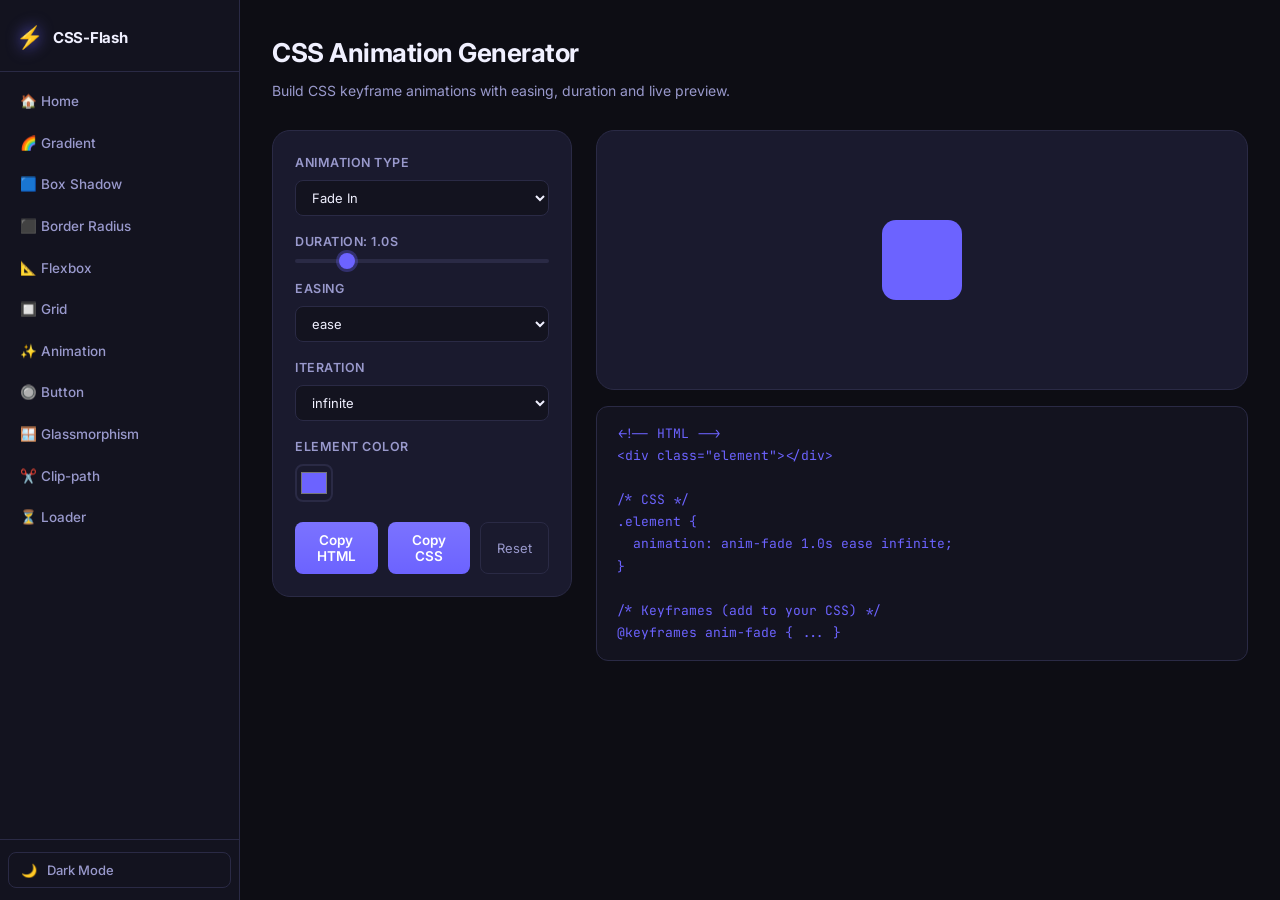
==== pages/animation.html @ fcdbcbc2 "Add files via upload" ====
<!DOCTYPE html>
<html lang="en" data-theme="dark">
<head>
  <meta charset="UTF-8" />
  <meta name="viewport" content="width=device-width, initial-scale=1.0" />
  <title>Animation Generator | css-flash</title>
  <meta name="description" content="CSS-Flash animation generator to create keyframe animation CSS with duration, easing, and iteration controls." />
  <meta name="keywords" content="CSS animation generator, keyframes generator, animation CSS tool, animate CSS code, CSS-Flash" />
  <link rel="icon" href="data:image/svg+xml,<svg xmlns=%22http://www.w3.org/2000/svg%22 viewBox=%220 0 100 100%22><text y=%22.9em%22 font-size=%2290%22>⚡</text></svg>" />
  <link rel="stylesheet" href="../css/style.css" />
</head>
<body>
  <main class="main-content">
    <section id="animation" class="tool-section active">
      <div class="section-header"><h1>CSS Animation Generator</h1><p>Build CSS keyframe animations with easing, duration and live preview.</p></div>
      <div class="tool-layout">
        <div class="controls-panel">
          <div class="control-group"><label>Animation Type</label><select id="animType"><option value="fade">Fade In</option><option value="slide-up">Slide Up</option><option value="slide-left">Slide Left</option><option value="bounce">Bounce</option><option value="rotate">Rotate</option><option value="scale">Scale</option><option value="shake">Shake</option></select></div>
          <div class="control-group"><label>Duration: <span id="animDurVal">1</span>s</label><input type="range" id="animDuration" min="1" max="50" value="10" /></div>
          <div class="control-group"><label>Easing</label><select id="animEasing"><option value="ease">ease</option><option value="ease-in">ease-in</option><option value="ease-out">ease-out</option><option value="ease-in-out">ease-in-out</option><option value="linear">linear</option><option value="cubic-bezier(0.68,-0.55,0.27,1.55)">Spring</option></select></div>
          <div class="control-group"><label>Iteration</label><select id="animIteration"><option value="infinite">infinite</option><option value="1">1</option><option value="2">2</option><option value="3">3</option></select></div>
          <div class="control-group"><label>Element Color</label><div class="color-row"><input type="color" id="animColor" value="#6c63ff" /></div></div>
          <div class="action-row"><button class="btn-copy" id="copyAnimationHtml">Copy HTML</button><button class="btn-copy" id="copyAnimationCss">Copy CSS</button><button class="btn-reset" id="resetAnimation">Reset</button></div>
        </div>
        <div class="preview-panel"><div class="preview-box anim-canvas"><div class="anim-demo" id="animPreview"></div></div><div class="code-block"><pre id="animationCode"></pre></div></div>
      </div>
    </section>
  </main>
  <div class="toast" id="toast">Code copied</div>
  <script src="../js/main.js"></script>
</body>
</html>
---- css/style.css ----
/* ═══════════════════════════════════════════════════════
   CSS TOOLS HUB — STYLESHEET
   ═══════════════════════════════════════════════════════ */

/* ── Google Fonts ── */
@import url('https://fonts.googleapis.com/css2?family=Inter:wght@300;400;500;600;700&family=JetBrains+Mono:wght@400;500&display=swap');

/* ── Design Tokens ── */
:root {
  /* Dark theme (default) */
  --bg-primary:   #0d0d14;
  --bg-secondary: #13131f;
  --bg-card:      #1a1a2e;
  --bg-hover:     #22223a;
  --border:       #2a2a45;
  --text-primary: #f0f0ff;
  --text-secondary:#9999cc;
  --text-muted:   #5a5a80;
  --accent:       #6c63ff;
  --accent-glow:  rgba(108,99,255,0.3);
  --accent-hover: #7d75ff;
  --success:      #22c55e;
  --danger:       #ef4444;
  --radius-sm:    8px;
  --radius-md:    12px;
  --radius-lg:    18px;
  --shadow-sm:    0 2px 8px rgba(0,0,0,0.4);
  --shadow-md:    0 4px 20px rgba(0,0,0,0.5);
  --shadow-lg:    0 8px 40px rgba(0,0,0,0.6);
  --sidebar-w:    240px;
  --topbar-h:     56px;
  --transition:   0.2s ease;
}

[data-theme="light"] {
  --bg-primary:   #f5f5ff;
  --bg-secondary: #eeeeff;
  --bg-card:      #ffffff;
  --bg-hover:     #e8e8ff;
  --border:       #d0d0ee;
  --text-primary: #1a1a3f;
  --text-secondary:#4a4a80;
  --text-muted:   #8888aa;
  --accent:       #5a52ee;
  --accent-glow:  rgba(90,82,238,0.15);
  --accent-hover: #4a43dd;
  --shadow-sm:    0 2px 8px rgba(0,0,0,0.08);
  --shadow-md:    0 4px 20px rgba(0,0,0,0.1);
  --shadow-lg:    0 8px 40px rgba(0,0,0,0.12);
}

/* ── Reset ── */
*, *::before, *::after { box-sizing: border-box; margin: 0; padding: 0; }
html { scroll-behavior: smooth; }
body {
  font-family: 'Inter', sans-serif;
  background: var(--bg-primary);
  color: var(--text-primary);
  line-height: 1.6;
  overflow-x: hidden;
  transition: background var(--transition), color var(--transition);
}
input, select, button, textarea { font-family: inherit; }
a { text-decoration: none; color: inherit; }

/* ════════════════════ LAYOUT ════════════════════ */
.sidebar {
  position: fixed;
  left: 0; top: 0; bottom: 0;
  width: var(--sidebar-w);
  background: var(--bg-secondary);
  border-right: 1px solid var(--border);
  display: flex;
  flex-direction: column;
  z-index: 100;
  transition: transform 0.3s cubic-bezier(0.4,0,0.2,1), background var(--transition);
}

.sidebar-header {
  display: flex;
  align-items: center;
  justify-content: space-between;
  padding: 20px 16px 16px;
  border-bottom: 1px solid var(--border);
}

.logo {
  display: flex;
  align-items: center;
  gap: 10px;
}

.logo-icon {
  font-size: 22px;
  filter: drop-shadow(0 0 8px var(--accent));
}

.logo-text {
  font-size: 15px;
  font-weight: 700;
  color: var(--text-primary);
  letter-spacing: -0.3px;
}

.sidebar-close {
  display: none;
  background: none;
  border: none;
  color: var(--text-secondary);
  cursor: pointer;
  font-size: 16px;
  width: 28px; height: 28px;
  border-radius: 6px;
  transition: background var(--transition);
}

.sidebar-close:hover { background: var(--bg-hover); }

.sidebar-nav {
  flex: 1;
  overflow-y: auto;
  padding: 10px 8px;
  display: flex;
  flex-direction: column;
  gap: 2px;
}

.sidebar-nav::-webkit-scrollbar { width: 4px; }
.sidebar-nav::-webkit-scrollbar-track { background: transparent; }
.sidebar-nav::-webkit-scrollbar-thumb { background: var(--border); border-radius: 4px; }

.nav-item {
  display: flex;
  align-items: center;
  gap: 10px;
  padding: 9px 12px;
  border-radius: var(--radius-sm);
  font-size: 13.5px;
  font-weight: 500;
  color: var(--text-secondary);
  cursor: pointer;
  transition: background var(--transition), color var(--transition), transform var(--transition);
}

.nav-item:hover {
  background: var(--bg-hover);
  color: var(--text-primary);
  transform: translateX(2px);
}

.nav-item.active {
  background: var(--accent-glow);
  color: var(--accent);
  font-weight: 600;
}

.sidebar-footer {
  padding: 12px 8px;
  border-top: 1px solid var(--border);
}

.theme-toggle {
  width: 100%;
  display: flex;
  align-items: center;
  gap: 10px;
  padding: 9px 12px;
  background: none;
  border: 1px solid var(--border);
  border-radius: var(--radius-sm);
  color: var(--text-secondary);
  cursor: pointer;
  font-size: 13px;
  font-weight: 500;
  transition: all var(--transition);
}

.theme-toggle:hover {
  border-color: var(--accent);
  color: var(--accent);
  background: var(--accent-glow);
}

/* ── Top Bar (mobile) ── */
.topbar {
  display: none;
  position: fixed;
  top: 0; left: 0; right: 0;
  height: var(--topbar-h);
  background: var(--bg-secondary);
  border-bottom: 1px solid var(--border);
  align-items: center;
  justify-content: space-between;
  padding: 0 16px;
  z-index: 100;
}

.menu-btn, .theme-toggle-top {
  background: none;
  border: none;
  font-size: 20px;
  cursor: pointer;
  color: var(--text-primary);
  width: 36px; height: 36px;
  border-radius: 8px;
  transition: background var(--transition);
  display: flex; align-items: center; justify-content: center;
}

.menu-btn:hover, .theme-toggle-top:hover { background: var(--bg-hover); }

.main-content {
  margin-left: var(--sidebar-w);
  min-height: 100vh;
  padding: 32px;
  transition: margin var(--transition);
}

/* ════════════════════ SECTIONS ════════════════════ */
.tool-section { display: none; animation: fadeIn 0.3s ease; }
.tool-section.active { display: block; }

@keyframes fadeIn {
  from { opacity: 0; transform: translateY(12px); }
  to   { opacity: 1; transform: translateY(0); }
}

.section-header {
  margin-bottom: 28px;
}

.section-header h1 {
  font-size: 26px;
  font-weight: 700;
  color: var(--text-primary);
  letter-spacing: -0.5px;
  margin-bottom: 6px;
}

.section-header p {
  color: var(--text-secondary);
  font-size: 14px;
}

/* ════════════════════ HOME ════════════════════ */
.home-hero {
  text-align: center;
  padding: 48px 24px 36px;
}

.home-hero h1 {
  font-size: clamp(32px, 5vw, 56px);
  font-weight: 800;
  color: #B667CD;
  letter-spacing: -1px;
  margin-bottom: 14px;
}

.hero-sub {
  font-size: 16px;
  color: var(--text-secondary);
  max-width: 460px;
  margin: 0 auto;
}

.tools-grid {
  display: grid;
  grid-template-columns: repeat(auto-fill, minmax(260px, 1fr));
  gap: 18px;
  margin-top: 12px;
}

.tool-card {
  background: var(--bg-card);
  border: 1px solid var(--border);
  border-radius: var(--radius-lg);
  padding: 24px;
  cursor: pointer;
  transition: all 0.25s ease;
  display: block;
}

.tool-card:hover {
  border-color: var(--accent);
  box-shadow: 0 0 0 1px var(--accent), var(--shadow-md);
  transform: translateY(-3px);
}

.tc-icon {
  font-size: 28px;
  margin-bottom: 12px;
}

.tool-card h2 {
  font-size: 15px;
  font-weight: 600;
  color: var(--text-primary);
  margin-bottom: 6px;
}

.tool-card p {
  font-size: 13px;
  color: var(--text-secondary);
  line-height: 1.5;
}

/* ════════════════════ TOOL LAYOUT ════════════════════ */
.tool-layout {
  display: grid;
  grid-template-columns: 300px 1fr;
  gap: 24px;
  align-items: start;
}

/* ── Controls Panel ── */
.controls-panel {
  background: var(--bg-card);
  border: 1px solid var(--border);
  border-radius: var(--radius-lg);
  padding: 22px;
  display: flex;
  flex-direction: column;
  gap: 16px;
  position: sticky;
  top: 24px;
}

.control-group {
  display: flex;
  flex-direction: column;
  gap: 7px;
}

.control-group label {
  font-size: 12.5px;
  font-weight: 600;
  color: var(--text-secondary);
  text-transform: uppercase;
  letter-spacing: 0.5px;
}

/* Ranges */
input[type="range"] {
  width: 100%;
  height: 4px;
  border-radius: 4px;
  background: var(--border);
  outline: none;
  cursor: pointer;
  -webkit-appearance: none;
  appearance: none;
}

input[type="range"]::-webkit-slider-thumb {
  -webkit-appearance: none;
  width: 16px; height: 16px;
  border-radius: 50%;
  background: var(--accent);
  cursor: pointer;
  box-shadow: 0 0 0 3px var(--accent-glow);
  transition: transform var(--transition);
}

input[type="range"]::-webkit-slider-thumb:hover { transform: scale(1.2); }

/* Selects */
select {
  background: var(--bg-secondary);
  border: 1px solid var(--border);
  border-radius: var(--radius-sm);
  color: var(--text-primary);
  padding: 8px 12px;
  font-size: 13px;
  cursor: pointer;
  outline: none;
  transition: border-color var(--transition);
}

select:focus { border-color: var(--accent); }

/* Text inputs */
.text-input, .hex-input {
  background: var(--bg-secondary);
  border: 1px solid var(--border);
  border-radius: var(--radius-sm);
  color: var(--text-primary);
  padding: 8px 12px;
  font-size: 13px;
  outline: none;
  transition: border-color var(--transition);
}

.text-input { width: 100%; }
.hex-input { width: 90px; font-family: 'JetBrains Mono', monospace; }
.text-input:focus, .hex-input:focus { border-color: var(--accent); }

/* Color row */
.color-row {
  display: flex;
  align-items: center;
  gap: 10px;
}

input[type="color"] {
  width: 38px; height: 38px;
  padding: 2px;
  border: 2px solid var(--border);
  border-radius: 8px;
  background: none;
  cursor: pointer;
  outline: none;
}

input[type="color"]:hover { border-color: var(--accent); }

/* Toggle switch */
.switch { position: relative; display: inline-block; width: 38px; height: 20px; }
.switch input { opacity: 0; width: 0; height: 0; }
.slider {
  position: absolute; inset: 0;
  background: var(--border);
  border-radius: 20px;
  cursor: pointer;
  transition: background 0.3s;
}
.slider::before {
  content: '';
  position: absolute;
  width: 14px; height: 14px;
  left: 3px; bottom: 3px;
  background: #fff;
  border-radius: 50%;
  transition: transform 0.3s;
}
.switch input:checked + .slider { background: var(--accent); }
.switch input:checked + .slider::before { transform: translateX(18px); }

/* Checkbox label */
.checkbox-label {
  display: flex;
  align-items: center;
  gap: 8px;
  cursor: pointer;
  font-size: 13px;
  color: var(--text-secondary) !important;
  text-transform: none !important;
  letter-spacing: 0 !important;
}

.checkbox-label input[type="checkbox"] {
  width: 15px; height: 15px;
  accent-color: var(--accent);
  cursor: pointer;
}

/* Segmented buttons */
.btn-group {
  display: flex;
  gap: 6px;
}

.seg-btn {
  flex: 1;
  padding: 7px 12px;
  border: 1px solid var(--border);
  border-radius: var(--radius-sm);
  background: var(--bg-secondary);
  color: var(--text-secondary);
  cursor: pointer;
  font-size: 13px;
  font-weight: 500;
  transition: all var(--transition);
}

.seg-btn:hover { border-color: var(--accent); color: var(--accent); }
.seg-btn.active { background: var(--accent); border-color: var(--accent); color: #fff; }

/* Preset chips */
.preset-chips {
  display: flex;
  flex-wrap: wrap;
  gap: 6px;
}

.chip {
  padding: 4px 10px;
  background: var(--bg-secondary);
  border: 1px solid var(--border);
  border-radius: 20px;
  font-size: 12px;
  cursor: pointer;
  color: var(--text-secondary);
  transition: all var(--transition);
}

.chip:hover, .chip.active {
  background: var(--accent-glow);
  border-color: var(--accent);
  color: var(--accent);
}

/* Action row */
.action-row {
  display: flex;
  gap: 10px;
  margin-top: 4px;
}

.btn-copy {
  flex: 1;
  padding: 10px 16px;
  background: var(--accent);
  color: #fff;
  border: none;
  border-radius: var(--radius-sm);
  font-size: 13.5px;
  font-weight: 600;
  cursor: pointer;
  transition: all var(--transition);
  position: relative;
  overflow: hidden;
}

.btn-copy:hover {
  background: var(--accent-hover);
  box-shadow: 0 4px 16px var(--accent-glow);
  transform: translateY(-1px);
}

.btn-copy::after {
  content: '';
  position: absolute;
  inset: 0;
  background: linear-gradient(to bottom, rgba(255,255,255,0.1), transparent);
}

.btn-reset {
  padding: 10px 16px;
  background: none;
  border: 1px solid var(--border);
  border-radius: var(--radius-sm);
  color: var(--text-secondary);
  font-size: 13px;
  cursor: pointer;
  transition: all var(--transition);
}

.btn-reset:hover {
  border-color: var(--danger);
  color: var(--danger);
}

/* ── Preview Panel ── */
.preview-panel {
  display: flex;
  flex-direction: column;
  gap: 16px;
}

.preview-box {
  background: var(--bg-card);
  border: 1px solid var(--border);
  border-radius: var(--radius-lg);
  min-height: 260px;
  display: flex;
  align-items: center;
  justify-content: center;
  transition: background var(--transition);
  overflow: hidden;
  position: relative;
}

/* Code output */
.code-block {
  background: var(--bg-secondary);
  border: 1px solid var(--border);
  border-radius: var(--radius-md);
  padding: 16px 20px;
  overflow-x: auto;
}

.code-block pre {
  font-family: 'JetBrains Mono', monospace;
  font-size: 13px;
  color: var(--accent);
  white-space: pre-wrap;
  word-break: break-all;
  line-height: 1.7;
}

/* ════════════════════ TOOL-SPECIFIC PREVIEWS ════════════════════ */

/* Gradient */
#gradientPreview {
  width: 100%; min-height: 260px;
  border-radius: var(--radius-lg);
  transition: background 0.3s;
}

/* Shadow */
.shadow-canvas { background: repeating-linear-gradient(45deg, var(--bg-hover) 0, var(--bg-hover) 10px, transparent 10px, transparent 20px); }
.shadow-demo {
  width: 140px; height: 100px;
  background: var(--bg-card);
  border-radius: 12px;
  display: flex;
  align-items: center;
  justify-content: center;
  font-weight: 600;
  font-size: 16px;
  color: var(--text-secondary);
  transition: box-shadow 0.2s;
}

/* Border Radius */
.br-demo {
  width: 160px; height: 160px;
  transition: border-radius 0.2s, background 0.2s;
}

/* Flex */
.flex-canvas { padding: 20px; }
.flex-demo {
  width: 100%; min-height: 200px;
  display: flex;
  transition: all 0.2s;
  border: 1px dashed var(--border);
  border-radius: 8px;
  padding: 8px;
}

.flex-item {
  min-width: 50px; min-height: 50px;
  background: var(--accent);
  border-radius: 6px;
  display: flex;
  align-items: center;
  justify-content: center;
  font-size: 12px;
  font-weight: 700;
  color: #fff;
  opacity: 0.85;
}

.flex-item:nth-child(2) { opacity: 0.7; background: #ff6b9d; }
.flex-item:nth-child(3) { opacity: 0.6; background: #ffd93d; color: #333; }
.flex-item:nth-child(4) { opacity: 0.9; background: #22c55e; }
.flex-item:nth-child(5) { background: #f97316; }
.flex-item:nth-child(6) { background: #06b6d4; }
.flex-item:nth-child(7) { background: #ec4899; }
.flex-item:nth-child(8) { background: #8b5cf6; }

/* Grid */
.grid-canvas { padding: 20px; }
.grid-demo {
  width: 100%;
  display: grid;
  transition: all 0.2s;
}

.grid-item {
  background: var(--accent);
  border-radius: 6px;
  min-height: 60px;
  display: flex;
  align-items: center;
  justify-content: center;
  font-size: 13px;
  font-weight: 700;
  color: rgba(255,255,255,0.9);
  opacity: 0.85;
}

.grid-item:nth-child(2n) { opacity: 0.7; background: #ff6b9d; }
.grid-item:nth-child(3n) { opacity: 0.85; background: #22c55e; }

/* Animation */
.anim-canvas { overflow: hidden; }
.anim-demo {
  width: 80px; height: 80px;
  background: var(--accent);
  border-radius: 14px;
  transition: background 0.2s;
}

/* Button preview */
.btn-canvas { background: repeating-linear-gradient(45deg, var(--bg-hover) 0, var(--bg-hover) 10px, transparent 10px, transparent 20px); }
.btn-preview {
  cursor: pointer;
  transition: all 0.2s;
  font-family: 'Inter', sans-serif;
  font-weight: 600;
}

/* Glass */
.glass-canvas {
  background: linear-gradient(135deg, #6c63ff 0%, #ff6b9d 50%, #ffd93d 100%);
  min-height: 280px;
}

.glass-demo {
  padding: 28px 32px;
  text-align: center;
  transition: all 0.2s;
}

.glass-demo h3 { font-size: 18px; margin-bottom: 8px; color: white; }
.glass-demo p  { font-size: 13px; color: rgba(255,255,255,0.8); }

/* Clip */
.clip-canvas { background: repeating-linear-gradient(45deg, var(--bg-hover) 0, var(--bg-hover) 10px, transparent 10px, transparent 20px); }
.clip-demo {
  width: 180px; height: 180px;
  background: var(--accent);
  transition: clip-path 0.3s, background 0.2s;
}

/* Loader */
.loader-canvas { flex-direction: column; gap: 20px; }

/* ═══ LOADER TYPES ═══ */
.spinner-ring {
  border-radius: 50%;
  border: 4px solid rgba(108,99,255,0.2);
  border-top-color: var(--loader-color, #6c63ff);
  animation: spin var(--loader-speed, 1s) linear infinite;
}

@keyframes spin { to { transform: rotate(360deg); } }

.spinner-dots {
  display: flex;
  gap: 8px;
  align-items: center;
}

.spinner-dots span {
  width: 12px; height: 12px;
  border-radius: 50%;
  background: var(--loader-color, #6c63ff);
  animation: bounce var(--loader-speed, 1s) ease-in-out infinite;
}
.spinner-dots span:nth-child(2) { animation-delay: 0.15s; }
.spinner-dots span:nth-child(3) { animation-delay: 0.30s; }

@keyframes bounce {
  0%, 100% { transform: translateY(0); opacity: 1; }
  50%       { transform: translateY(-16px); opacity: 0.5; }
}

.spinner-bars {
  display: flex;
  gap: 4px;
  align-items: flex-end;
  height: 50px;
}

.spinner-bars span {
  width: 8px;
  background: var(--loader-color, #6c63ff);
  border-radius: 4px;
  animation: bar-pulse var(--loader-speed, 1s) ease-in-out infinite;
}

.spinner-bars span:nth-child(1) { animation-delay: 0s; }
.spinner-bars span:nth-child(2) { animation-delay: 0.1s; }
.spinner-bars span:nth-child(3) { animation-delay: 0.2s; }
.spinner-bars span:nth-child(4) { animation-delay: 0.3s; }
.spinner-bars span:nth-child(5) { animation-delay: 0.4s; }

@keyframes bar-pulse {
  0%, 100% { height: 12px; opacity: 0.5; }
  50%       { height: 50px; opacity: 1; }
}

.spinner-dual {
  border-radius: 50%;
  border: 4px solid transparent;
  border-top-color: var(--loader-color, #6c63ff);
  border-bottom-color: var(--loader-color, #6c63ff);
  animation: spin var(--loader-speed, 1s) linear infinite;
}

.spinner-ripple {
  position: relative;
}

.spinner-ripple span {
  position: absolute;
  border-radius: 50%;
  border: 3px solid var(--loader-color, #6c63ff);
  animation: ripple-anim var(--loader-speed, 1s) ease-out infinite;
}

.spinner-ripple span:nth-child(2) { animation-delay: 0.5s; }

@keyframes ripple-anim {
  0%   { transform: scale(0); opacity: 1; }
  100% { transform: scale(1); opacity: 0; }
}

/* ════════════════════ ANIMATION KEYFRAMES ════════════════════ */
@keyframes anim-fade     { from { opacity: 0; } to { opacity: 1; } }
@keyframes anim-slide-up { from { opacity: 0; transform: translateY(40px); } to { opacity: 1; transform: translateY(0); } }
@keyframes anim-slide-left { from { opacity: 0; transform: translateX(40px); } to { opacity: 1; transform: translateX(0); } }
@keyframes anim-bounce   {
  0%, 100% { transform: translateY(0); animation-timing-function: cubic-bezier(0.8,0,1,1); }
  50%       { transform: translateY(-30px); animation-timing-function: cubic-bezier(0,0,0.2,1); }
}
@keyframes anim-rotate   { from { transform: rotate(0deg); } to { transform: rotate(360deg); } }
@keyframes anim-scale    { 0%, 100% { transform: scale(1); } 50% { transform: scale(1.3); } }
@keyframes anim-shake    {
  0%, 100% { transform: translateX(0); }
  10%, 30%, 50%, 70%, 90% { transform: translateX(-6px); }
  20%, 40%, 60%, 80% { transform: translateX(6px); }
}

/* ════════════════════ TOAST ════════════════════ */
.toast {
  position: fixed;
  bottom: 32px;
  right: 32px;
  background: var(--success);
  color: #fff;
  padding: 12px 22px;
  border-radius: 10px;
  font-size: 14px;
  font-weight: 600;
  box-shadow: var(--shadow-md);
  transform: translateY(80px);
  opacity: 0;
  transition: all 0.35s cubic-bezier(0.4,0,0.2,1);
  z-index: 9999;
}

.toast.show {
  transform: translateY(0);
  opacity: 1;
}

/* ════════════════════ RESPONSIVE ════════════════════ */
@media (max-width: 900px) {
  .tool-layout {
    grid-template-columns: 1fr;
  }
  .controls-panel {
    position: static;
  }
}

@media (max-width: 700px) {
  .sidebar {
    transform: translateX(-100%);
    box-shadow: var(--shadow-lg);
  }
  .sidebar.open { transform: translateX(0); }
  .sidebar-close { display: flex; align-items: center; justify-content: center; }
  .topbar { display: flex; }
  .main-content {
    margin-left: 0;
    padding: 80px 16px 24px;
  }
}

/* Overlay for mobile */
.sidebar-overlay {
  display: none;
  position: fixed;
  inset: 0;
  background: rgba(0,0,0,0.5);
  z-index: 99;
  backdrop-filter: blur(2px);
}

.sidebar-overlay.show { display: block; }

/* ════════════════════ SCROLLBAR ════════════════════ */
::-webkit-scrollbar { width: 6px; }
::-webkit-scrollbar-track { background: transparent; }
::-webkit-scrollbar-thumb { background: var(--border); border-radius: 6px; }
::-webkit-scrollbar-thumb:hover { background: var(--text-muted); }
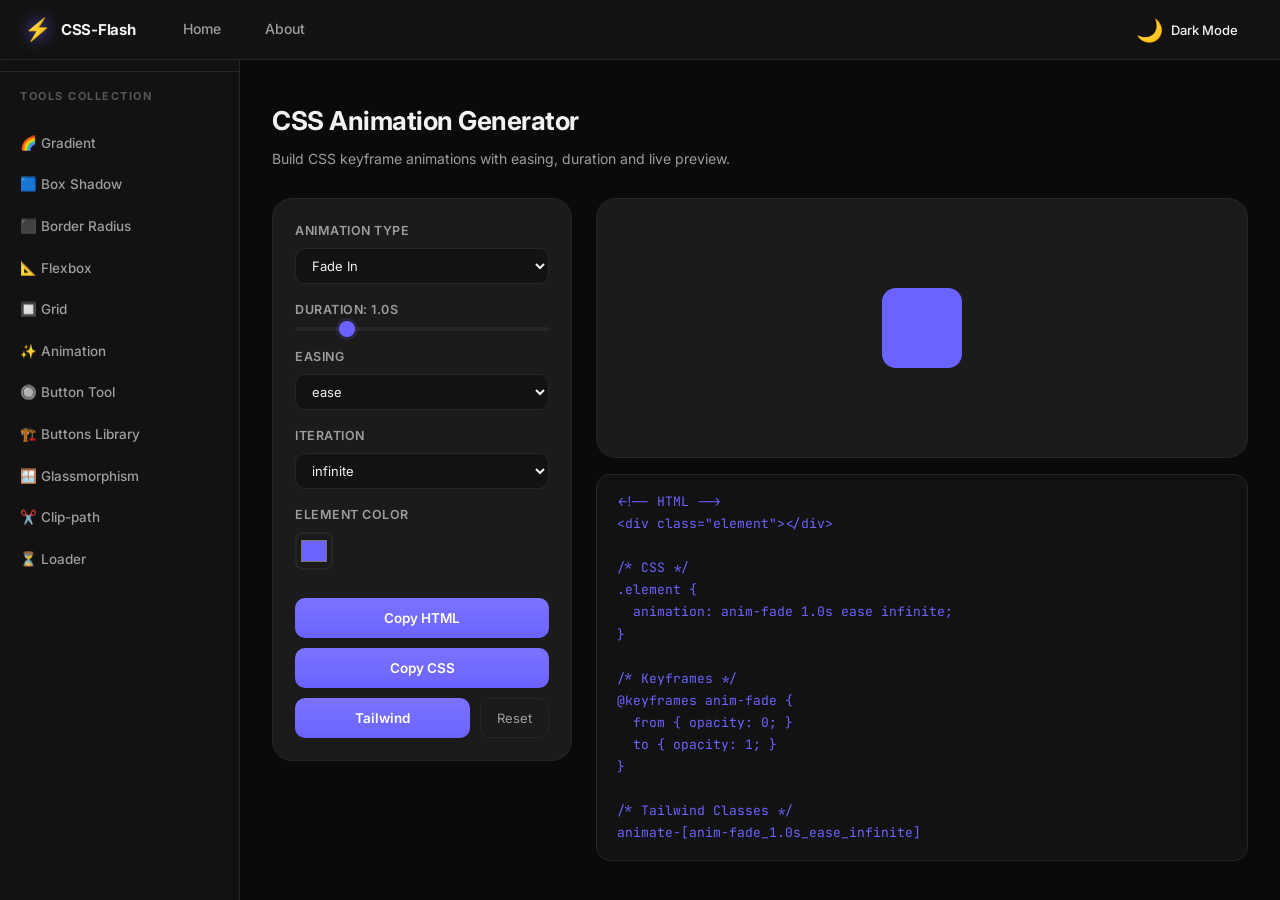
==== commit 196111a1: "Add files via upload" ====
--- a/pages/animation.html
+++ b/pages/animation.html
@@ -20,7 +20,7 @@
           <div class="control-group"><label>Easing</label><select id="animEasing"><option value="ease">ease</option><option value="ease-in">ease-in</option><option value="ease-out">ease-out</option><option value="ease-in-out">ease-in-out</option><option value="linear">linear</option><option value="cubic-bezier(0.68,-0.55,0.27,1.55)">Spring</option></select></div>
           <div class="control-group"><label>Iteration</label><select id="animIteration"><option value="infinite">infinite</option><option value="1">1</option><option value="2">2</option><option value="3">3</option></select></div>
           <div class="control-group"><label>Element Color</label><div class="color-row"><input type="color" id="animColor" value="#6c63ff" /></div></div>
-          <div class="action-row"><button class="btn-copy" id="copyAnimationHtml">Copy HTML</button><button class="btn-copy" id="copyAnimationCss">Copy CSS</button><button class="btn-reset" id="resetAnimation">Reset</button></div>
+          <div class="action-row"><button class="btn-copy" id="copyAnimationHtml">Copy HTML</button><button class="btn-copy" id="copyAnimationCss">Copy CSS</button><button class="btn-copy" id="copyAnimationTw">Tailwind</button><button class="btn-reset" id="resetAnimation">Reset</button></div>
         </div>
         <div class="preview-panel"><div class="preview-box anim-canvas"><div class="anim-demo" id="animPreview"></div></div><div class="code-block"><pre id="animationCode"></pre></div></div>
       </div>
--- a/css/style.css
+++ b/css/style.css
@@ -7,29 +7,29 @@
 
 /* ── Design Tokens ── */
 :root {
-  /* Dark theme (default) */
-  --bg-primary:   #0d0d14;
-  --bg-secondary: #13131f;
-  --bg-card:      #1a1a2e;
-  --bg-hover:     #22223a;
-  --border:       #2a2a45;
-  --text-primary: #f0f0ff;
-  --text-secondary:#9999cc;
-  --text-muted:   #5a5a80;
-  --accent:       #6c63ff;
-  --accent-glow:  rgba(108,99,255,0.3);
-  --accent-hover: #7d75ff;
-  --success:      #22c55e;
-  --danger:       #ef4444;
-  --radius-sm:    8px;
-  --radius-md:    12px;
-  --radius-lg:    18px;
-  --shadow-sm:    0 2px 8px rgba(0,0,0,0.4);
-  --shadow-md:    0 4px 20px rgba(0,0,0,0.5);
-  --shadow-lg:    0 8px 40px rgba(0,0,0,0.6);
+  /* Woodsmoke Ultra-Dark Theme */
+  --bg-primary:   #0a0a0a; /* Ultra Black */
+  --bg-secondary: #121212; /* Deep Grey */
+  --bg-card:      #1b1b1b; /* Card Surface */
+  --bg-hover:     #262626; /* Hover Highlight */
+  --border:       #262626; /* Subtle Border */
+  --text-primary: #f1f1f1; /* High Contrast White */
+  --text-secondary:#9d9d9d; /* Dimmed Gray */
+  --text-muted:   #555555; /* Muted Details */
+  --accent:       #6c63ff; /* User Preferred Original Purple */
+  --accent-glow:  rgba(108,99,255,0.15);
+  --accent-hover: #7b72ff;
+  --success:      #10b981;
+  --danger:       #f43f5e;
+  --radius-sm:    10px;
+  --radius-md:    14px;
+  --radius-lg:    20px;
+  --shadow-sm:    0 2px 10px rgba(0,0,0,0.6);
+  --shadow-md:    0 4px 24px rgba(0,0,0,0.7);
+  --shadow-lg:    0 8px 48px rgba(0,0,0,0.8);
   --sidebar-w:    240px;
-  --topbar-h:     56px;
-  --transition:   0.2s ease;
+  --topbar-h:     60px;
+  --transition:   0.25s cubic-bezier(0.4, 0, 0.2, 1);
 }
 
 [data-theme="light"] {
@@ -142,16 +142,12 @@
   transition: background var(--transition), color var(--transition), transform var(--transition);
 }
 
-.nav-item:hover {
+.nav-item:hover, .nav-item.active {
   background: var(--bg-hover);
-  color: var(--text-primary);
-  transform: translateX(2px);
-}
-
-.nav-item.active {
-  background: var(--accent-glow);
   color: var(--accent);
+  transform: translateX(4px);
   font-weight: 600;
+  box-shadow: inset 3px 0 0 var(--accent);
 }
 
 .sidebar-footer {
@@ -181,9 +177,9 @@
   background: var(--accent-glow);
 }
 
-/* ── Top Bar (mobile) ── */
+/* ── Top Bar (Shared) ── */
 .topbar {
-  display: none;
+  display: flex; /* Always visible now */
   position: fixed;
   top: 0; left: 0; right: 0;
   height: var(--topbar-h);
@@ -191,29 +187,98 @@
   border-bottom: 1px solid var(--border);
   align-items: center;
   justify-content: space-between;
+  padding: 0 24px;
+  z-index: 100;
+  transition: background var(--transition);
+}
+
+.topbar-left, .topbar-right {
+  display: flex;
+  align-items: center;
+  gap: 16px;
+}
+
+.topbar-nav {
+  display: flex;
+  align-items: center;
+  gap: 20px;
+  margin-left: 20px;
+}
+
+.top-nav-link {
+  color: var(--text-secondary);
+  font-size: 14px;
+  font-weight: 500;
+  text-decoration: none;
+  transition: all var(--transition);
+  padding: 6px 12px;
+  border-radius: var(--radius-sm);
+}
+
+.top-nav-link:hover, .top-nav-link.active {
+  color: var(--accent);
+  background: var(--bg-hover);
+  box-shadow: 0 2px 0 var(--accent);
+}
+
+.theme-toggle-top {
+  width: auto !important; /* Allow button width to expand for text */
   padding: 0 16px;
-  z-index: 100;
+  background: none;
+  border: 1px solid var(--border);
+  border-radius: var(--radius-sm);
+  white-space: nowrap;
+  margin-right: 8px; /* Little distance from right */
+  transition: all var(--transition);
+}
+
+.theme-toggle-top span {
+  pointer-events: none;
 }
 
 .menu-btn, .theme-toggle-top {
-  background: none;
+  background: transparent; /* Fix: remove default white button background */
   border: none;
-  font-size: 20px;
+  font-size: 22px;
   cursor: pointer;
   color: var(--text-primary);
-  width: 36px; height: 36px;
-  border-radius: 8px;
-  transition: background var(--transition);
+  height: 40px;
+  padding: 0 10px;
+  transition: all var(--transition);
   display: flex; align-items: center; justify-content: center;
 }
+
+.menu-btn {
+  width: 44px;
+  border-radius: var(--radius-sm);
+}
+
+
+
+.menu-btn {
+  display: none; /* Hide on desktop by default */
+}
+
 
 .menu-btn:hover, .theme-toggle-top:hover { background: var(--bg-hover); }
 
 .main-content {
   margin-left: var(--sidebar-w);
+  padding-top: calc(var(--topbar-h) + 40px); /* Add extra breathing room below topbar */
   min-height: 100vh;
-  padding: 32px;
+  padding-left: 32px;
+  padding-right: 32px;
+  padding-bottom: 32px;
   transition: margin var(--transition);
+}
+
+.sidebar-heading {
+  padding: 16px 20px 8px;
+  font-size: 11px;
+  font-weight: 700;
+  text-transform: uppercase;
+  letter-spacing: 1.5px;
+  color: var(--text-muted);
 }
 
 /* ════════════════════ SECTIONS ════════════════════ */
@@ -502,13 +567,15 @@
 /* Action row */
 .action-row {
   display: flex;
+  flex-wrap: wrap;
   gap: 10px;
-  margin-top: 4px;
+  margin-top: 12px;
+  justify-content: center;
 }
 
 .btn-copy {
-  flex: 1;
-  padding: 10px 16px;
+  flex: 1 1 140px; /* Allow growing and shrinking with a base of 140px */
+  padding: 12px 18px;
   background: var(--accent);
   color: #fff;
   border: none;
@@ -519,12 +586,16 @@
   transition: all var(--transition);
   position: relative;
   overflow: hidden;
+  display: inline-flex;
+  align-items: center;
+  justify-content: center;
+  text-align: center;
 }
 
 .btn-copy:hover {
   background: var(--accent-hover);
   box-shadow: 0 4px 16px var(--accent-glow);
-  transform: translateY(-1px);
+  transform: translateY(-2px);
 }
 
 .btn-copy::after {
@@ -532,7 +603,19 @@
   position: absolute;
   inset: 0;
   background: linear-gradient(to bottom, rgba(255,255,255,0.1), transparent);
-}
+  pointer-events: none;
+}
+
+@media (max-width: 600px) {
+  .action-row {
+    flex-direction: column;
+  }
+  .btn-copy, .btn-reset {
+    width: 100%;
+    flex: none;
+  }
+}
+
 
 .btn-reset {
   padding: 10px 16px;
@@ -590,7 +673,131 @@
 
 /* ════════════════════ TOOL-SPECIFIC PREVIEWS ════════════════════ */
 
-/* Gradient */
+/* Gradient Dynamic Colors */
+.btn-add-color {
+  width: 100%;
+  margin-top: 10px;
+  padding: 12px 16px;
+  background: var(--bg-secondary);
+  color: var(--accent);
+  border: 1px dashed var(--accent);
+  border-radius: var(--radius-sm);
+  font-size: 14px;
+  font-weight: 600;
+  cursor: pointer;
+  transition: all var(--transition);
+  display: flex;
+  align-items: center;
+  justify-content: center;
+  gap: 8px;
+}
+
+.btn-add-color:hover {
+  background: var(--accent-glow);
+  color: var(--accent-hover);
+  border-color: var(--accent-hover);
+  transform: translateY(-2px);
+  box-shadow: 0 4px 12px var(--accent-glow);
+}
+
+.btn-add-color .icon {
+  font-size: 18px;
+  font-weight: 700;
+  line-height: 1;
+}
+#colorsContainer {
+  display: flex;
+  flex-direction: column;
+  gap: 12px;
+  max-height: 520px;
+  overflow-y: auto;
+  padding-right: 6px;
+}
+
+#colorsContainer::-webkit-scrollbar {
+  width: 4px;
+}
+
+#colorsContainer::-webkit-scrollbar-track {
+  background: transparent;
+}
+
+#colorsContainer::-webkit-scrollbar-thumb {
+  background: var(--border);
+  border-radius: 10px;
+}
+
+#colorsContainer::-webkit-scrollbar-thumb:hover {
+  background: var(--accent);
+}
+
+.color-row-wrapper {
+  background: var(--bg-secondary);
+  border: 1px solid var(--border);
+  border-radius: var(--radius-sm);
+  padding: 12px;
+  display: flex;
+  flex-direction: column;
+  gap: 10px;
+  transition: border-color var(--transition);
+}
+
+.color-row-wrapper:hover {
+  border-color: var(--accent-glow);
+}
+
+.color-row-top {
+  display: flex;
+  align-items: center;
+  justify-content: space-between;
+  gap: 10px;
+}
+
+.color-inputs-left {
+  display: flex;
+  align-items: center;
+  gap: 8px;
+}
+
+.btn-remove {
+  background: none;
+  border: none;
+  color: var(--text-muted);
+  cursor: pointer;
+  font-size: 14px;
+  width: 24px;
+  height: 24px;
+  display: flex;
+  align-items: center;
+  justify-content: center;
+  border-radius: 4px;
+  transition: all var(--transition);
+}
+
+.btn-remove:hover {
+  background: var(--danger);
+  color: #fff;
+}
+
+.color-pos-label {
+  display: flex;
+  justify-content: space-between;
+  align-items: center;
+  margin-bottom: -4px;
+}
+
+.color-pos-label span {
+  font-size: 11px;
+  font-weight: 600;
+  color: var(--text-secondary);
+  text-transform: uppercase;
+  letter-spacing: 0.5px;
+}
+
+.color-pos-val {
+  color: var(--accent);
+}
+
 #gradientPreview {
   width: 100%; min-height: 260px;
   border-radius: var(--radius-lg);
@@ -848,17 +1055,18 @@
   }
 }
 
-@media (max-width: 700px) {
-  .sidebar {
-    transform: translateX(-100%);
-    box-shadow: var(--shadow-lg);
-  }
+@media (max-width: 800px) {
+  .topbar-nav { display: none; }
+  .menu-btn { display: flex; }
+  .sidebar { transform: translateX(-100%); box-shadow: var(--shadow-lg); }
   .sidebar.open { transform: translateX(0); }
   .sidebar-close { display: flex; align-items: center; justify-content: center; }
-  .topbar { display: flex; }
   .main-content {
     margin-left: 0;
-    padding: 80px 16px 24px;
+    padding-top: calc(var(--topbar-h) + 24px);
+    padding-left: 16px;
+    padding-right: 16px;
+    padding-bottom: 32px;
   }
 }
 
@@ -879,3 +1087,95 @@
 ::-webkit-scrollbar-track { background: transparent; }
 ::-webkit-scrollbar-thumb { background: var(--border); border-radius: 6px; }
 ::-webkit-scrollbar-thumb:hover { background: var(--text-muted); }
+
+/* ════════════════════ BUTTONS GALLERY ════════════════════ */
+.gallery-grid {
+  display: grid;
+  grid-template-columns: repeat(auto-fill, minmax(280px, 1fr));
+  gap: 24px;
+  margin-top: 20px;
+}
+
+.gallery-card {
+  background: var(--bg-card);
+  border: 1px solid var(--border);
+  border-radius: var(--radius-lg);
+  display: flex;
+  flex-direction: column;
+  overflow: hidden;
+  transition: all 0.3s ease;
+}
+
+.gallery-card:hover {
+  border-color: var(--accent);
+  box-shadow: var(--shadow-md);
+  transform: translateY(-4px);
+}
+
+.card-preview {
+  height: 160px;
+  background: var(--bg-secondary);
+  display: flex;
+  align-items: center;
+  justify-content: center;
+  border-bottom: 1px solid var(--border);
+  position: relative;
+  /* Ensure children (pre-built buttons) can use their own styles */
+}
+
+.card-info {
+  padding: 16px;
+  display: flex;
+  flex-direction: column;
+  gap: 12px;
+}
+
+.card-info h3 {
+  font-size: 15px;
+  font-weight: 600;
+  color: var(--text-primary);
+}
+
+.card-actions {
+  display: flex;
+  flex-wrap: wrap;
+  gap: 8px;
+}
+
+.btn-mini-copy {
+  flex: 1;
+  min-width: 80px;
+  padding: 6px 4px;
+  background: var(--bg-hover);
+  border: 1px solid var(--border);
+  border-radius: 6px;
+  color: var(--text-secondary);
+  font-size: 11px;
+  font-weight: 600;
+  cursor: pointer;
+  transition: all 0.2s;
+  display: flex;
+  align-items: center;
+  justify-content: center;
+  gap: 4px;
+}
+
+.btn-mini-copy:hover {
+  background: var(--accent-glow);
+  border-color: var(--accent);
+  color: var(--accent);
+}
+
+.btn-mini-copy svg {
+  width: 12px;
+  height: 12px;
+}
+
+/* Pre-built Button Specific Styles (Injected via JS but defined here for consistency) */
+/* We will inject these styles dynamically or ensure they are scoped */
+
+@media (max-width: 600px) {
+  .gallery-grid {
+    grid-template-columns: 1fr;
+  }
+}
